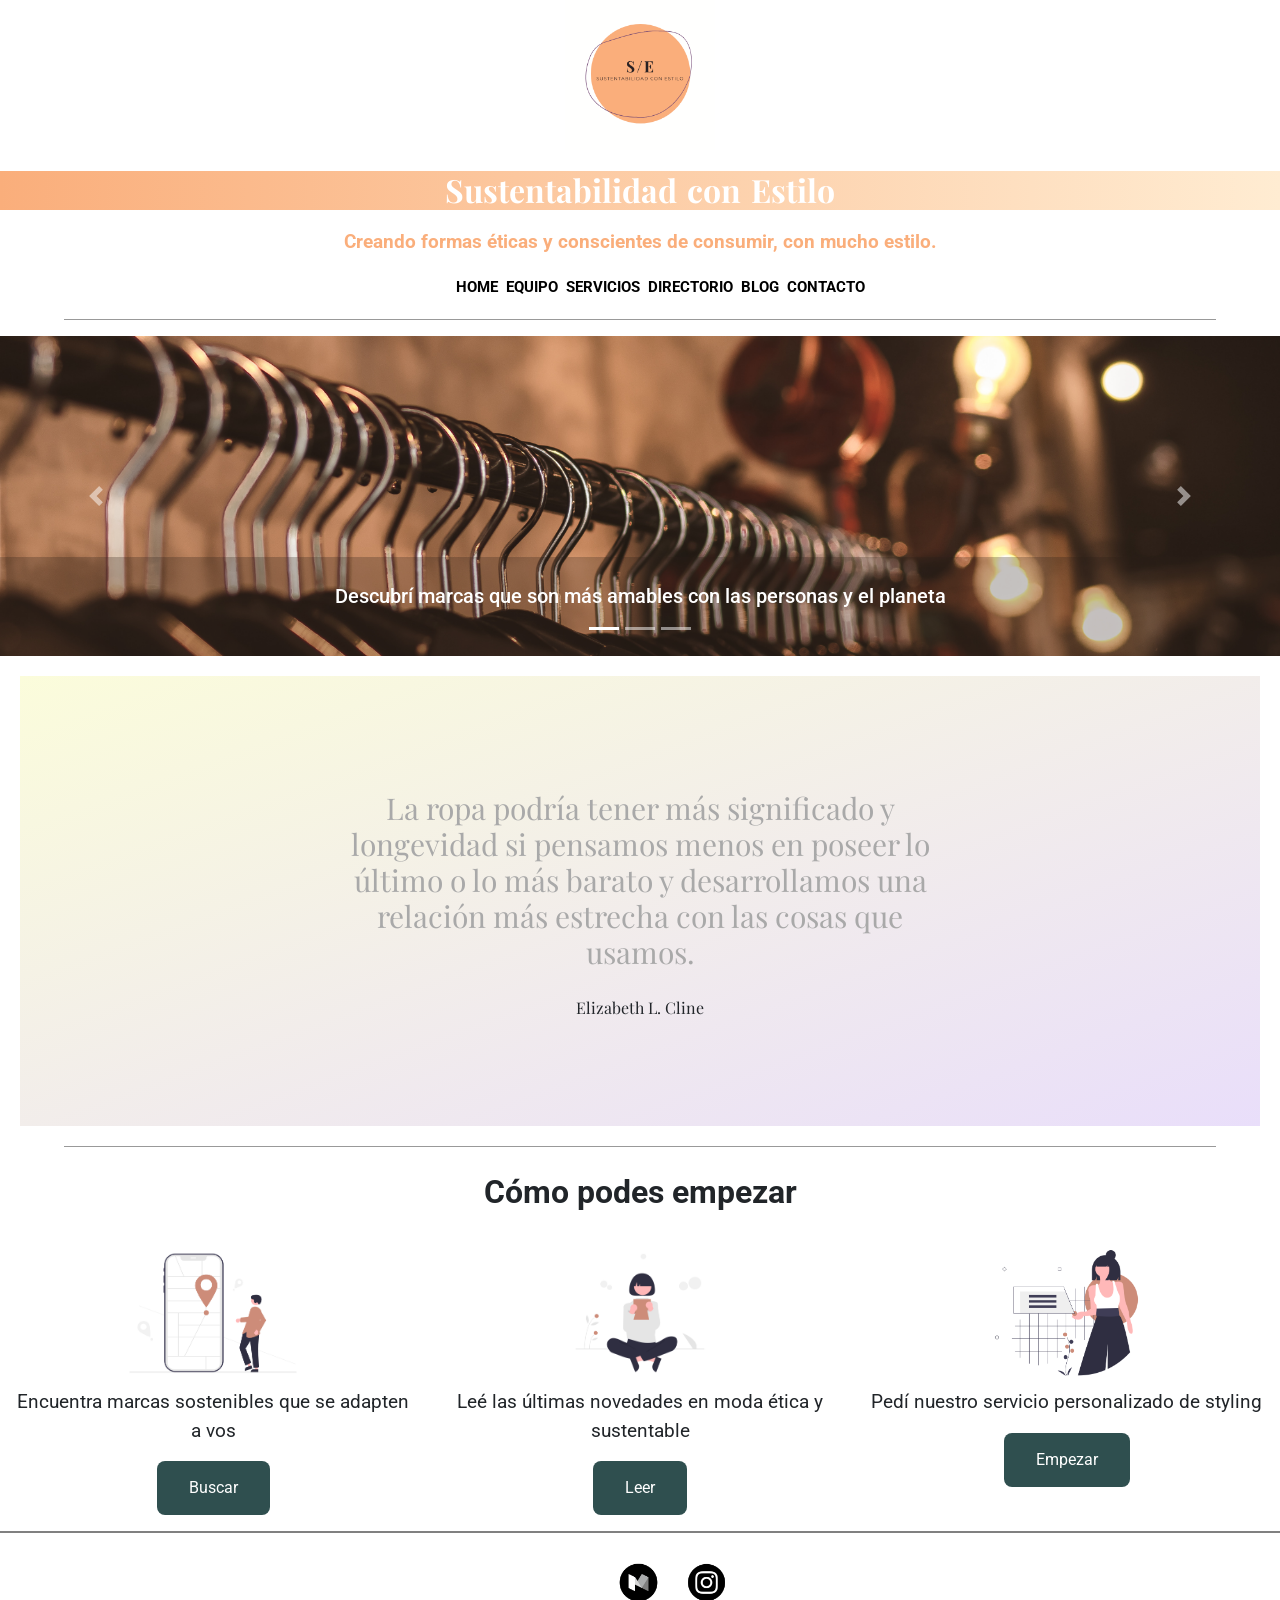
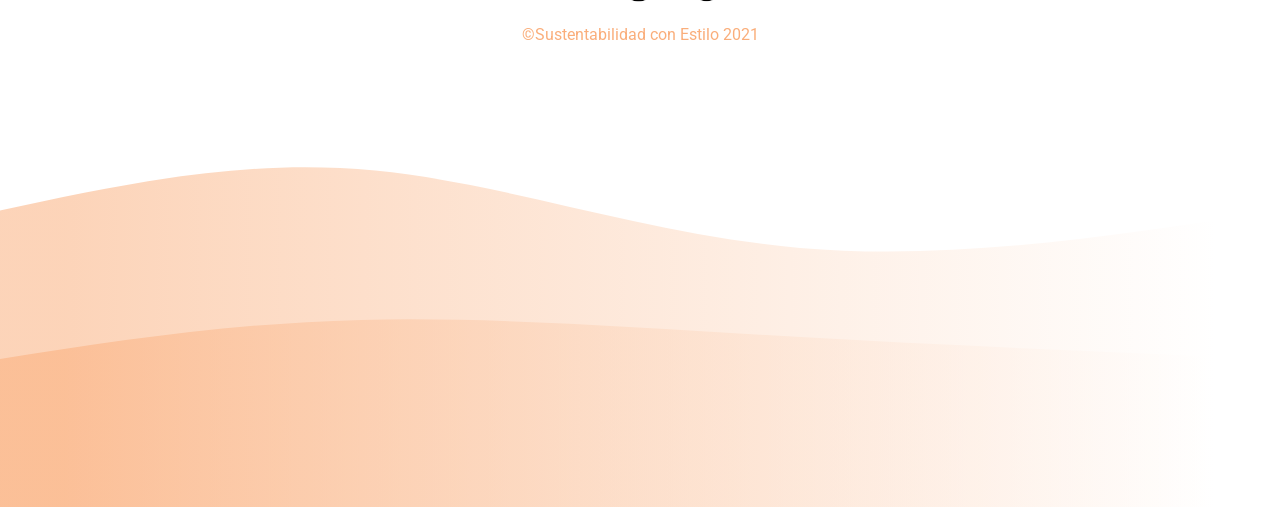
==== index.html @ 628e284a "texto carousel responsive e iconos responsive en directorio" ====
<!DOCTYPE html>
<html lang="en">
<head>
    <meta charset="UTF-8">
    <meta http-equiv="X-UA-Compatible" content="IE=edge">
    <meta name="viewport" content="width=device-width, initial-scale=1.0">
    <title>Sustentabilidad con Estilo</title>

    <meta name="description" content="Creando formas éticas y conscientes de consumir en Córdoba, con mucho estilo. Buscá marcas éticas, conocé las novedades de moda sostenible.">

   <meta name="keywords" content="córdoba, argentina, moda sostenible, moda ética, sustainable fashion, ethical fashion, moda circular, circular fashion">

    <!--Start Bootstrap-->
    <link rel="stylesheet" href="https://stackpath.bootstrapcdn.com/bootstrap/4.5.2/css/bootstrap.min.css" integrity="sha384-JcKb8q3iqJ61gNV9KGb8thSsNjpSL0n8PARn9HuZOnIxN0hoP+VmmDGMN5t9UJ0Z" crossorigin="anonymous">

    <!--End Bootstrap-->

    <link rel="preconnect" href="https://fonts.gstatic.com">
    <link href="https://fonts.googleapis.com/css2?family=Playfair+Display:wght@400;600&family=Roboto&display=swap" rel="stylesheet">
    <link rel="stylesheet" href="css/style.css">
</head>

<body>

<header>
    <img src="img/Logo Sustentabilidad con Estilo.png" class="center logo" alt="Logo Sustentabilidad con Estilo">
    <h1 class="textoTitulo flex gradientPinkReverse">Sustentabilidad con Estilo</h1>
    <h3 class="textoSubtitulo flex">Creando formas éticas y conscientes de consumir, con mucho estilo.</h3>

    <!--------START MENU-------->
      <nav class="container-fluid">
            <ul class="menu flex">
                <li><a href="index.html">HOME</a></li>
                <li><a href="equipo.html">EQUIPO</a></li>
                <li><a href="servicios.html">SERVICIOS</a></li>
                <li><a href="directorio.html">DIRECTORIO</a></li>
                <li><a href="https://medium.com/@sustentabilidadconestilo" target="blank">BLOG</a></li>  
                <li><a href="contacto.html">CONTACTO</a></li>
            </ul>
         
      </nav>

  <!--------END MENU-------->
</header>

<main>

  <hr class="beautiful-line">

  
<!-- CAROUSEL START-->
<div>
  <div id="carouselExampleIndicators" class="carousel slide" data-ride="carousel">
    <ol class="carousel-indicators">
      <li data-target="#carouselExampleIndicators" data-slide-to="0" class="active"></li>
      <li data-target="#carouselExampleIndicators" data-slide-to="1"></li>
      <li data-target="#carouselExampleIndicators" data-slide-to="2"></li>
    </ol>
    <div class="carousel-inner">
      <div class="carousel-item active">
        <img class="d-block w-100" src="img/imagen-header-4.png" alt="Sustainable Fashion">
        <div class="carousel-caption d-md-block">
            <h5><a href="directorio.html" class="cover-text">Descubrí marcas que son más amables con las personas y el planeta</a></h5>
          </div>
      </div>
      <div class="carousel-item">
        <img class="d-block w-100" src="img/imagen-header-6.png" alt="Tela organica">
        <div class="carousel-caption d-md-block">
        <h5><a href="https://medium.com/@sustentabilidadconestilo" target="blank" class="cover-text">Explora tips para crear un estilo sustentable</a></h5>
        </div>
      </div>
      <div class="carousel-item">
        <img class="d-block w-100" src="img/imagen-header-5.png" alt="Fashion Revolution">
        <div class="carousel-caption d-md-block">
          <h5><a href="https://www.fashionrevolution.org/south-america/argentina/" target="blank" class="cover-text">Firma el Manifiesto de Fashion Revolution</a></h5>
          </div>
      </div>
    </div>
    <a class="carousel-control-prev" href="#carouselExampleIndicators" role="button" data-slide="prev">
      <span class="carousel-control-prev-icon" aria-hidden="true"></span>
      <span class="sr-only">Previous</span>
    </a>
    <a class="carousel-control-next" href="#carouselExampleIndicators" role="button" data-slide="next">
      <span class="carousel-control-next-icon" aria-hidden="true"></span>
      <span class="sr-only">Next</span>
    </a>
  </div>
</div>
<!--CAROUSEL END-->

  <div class="quoteBox">
    <div class="quote-center" >
       <h2 class="quote-text" >La ropa podría tener más significado y longevidad si pensamos menos en poseer lo último o lo más barato y desarrollamos una relación más estrecha con las cosas que usamos.</h2>
       <p class="cabeceras">Elizabeth L. Cline</p>
      </div>
  </div>

<hr class="beautiful-line"> 

  <div>
      <h2 class="flex">Cómo podes empezar</h2>
  </div>

    <div class="container-fluid">
          <div class="row">
                <div class="col-sm">
                    <img class="iconosIndex center" src="img/map.png" alt="map icon">
                    <p class="blockIndexText">Encuentra marcas sostenibles que se adapten a vos</p>
                    <form action="directorio.html" class="flex">
                      <input type="submit" value="Buscar" class="boton"/>
                    </form>
                </div>
                <div class="col-sm">
                    <img class="iconosIndex center" src="img/read.png" alt="leer icon">
                    <p class="blockIndexText">Leé las últimas novedades en moda ética y sustentable</p>
                    <form action="https://medium.com/@sustentabilidadconestilo" class="flex" target="blank">
                      <input type="submit" value="Leer" class="boton"/>
                    </form>
                </div>
                <div class="col-sm">
                    <img class="iconosIndex center" src="img/service.png" alt="service icon">
                    <p class="blockIndexText">Pedí nuestro servicio personalizado de styling</p>
                    <form action="servicios.html" class="flex">
                      <input type="submit" value="Empezar" class="boton"/>
                    </form>
                </div>
          </div>
    </div>

  </div>
<span>


</span>

<hr class="hrTop">

</main>
<!------START FOOTER---------->
<div class="container-fluid">
  <ul class="footer flex">
    <li> <a href="https://medium.com/@sustentabilidadconestilo" target="blank"><img class="logoFooter" src="img/medium logo.png" alt="Medium Logo"></a></li>   
    <li> <a href="https://www.instagram.com/sustentabilidadconestilo/" target="blank"><img class="logoFooter" src="img/instagram logo.png" alt="Instagram Logo"></a></li>
</ul>
<p class="textoSubtitulo">&copy;Sustentabilidad con Estilo 2021</p>
</footer>
</div>

<!------END FOOTER---------->

<svg height="70%" width="100%" id="svg" viewBox="0 0 1440 500" xmlns="http://www.w3.org/2000/svg" class="transition duration-300 ease-in-out delay-150"><defs><linearGradient id="gradient"><stop offset="5%" stop-color="#faae7b88"></stop><stop offset="95%" stop-color="#ffffff88"></stop></linearGradient></defs><path d="M 0,500 C 0,500 0,166 0,166 C 137.06666666666666,136.39999999999998 274.1333333333333,106.79999999999998 422,121 C 569.8666666666667,135.20000000000002 728.5333333333333,193.20000000000002 900,208 C 1071.4666666666667,222.79999999999998 1255.7333333333333,194.39999999999998 1440,166 C 1440,166 1440,500 1440,500 Z" stroke="none" stroke-width="0" fill="url(#gradient)" class="transition-all duration-300 ease-in-out delay-150"></path><defs><linearGradient id="gradient"><stop offset="5%" stop-color="#faae7bff"></stop><stop offset="95%" stop-color="#ffffffff"></stop></linearGradient></defs><path d="M 0,500 C 0,500 0,333 0,333 C 129.06666666666666,312.8666666666667 258.1333333333333,292.7333333333333 406,289 C 553.8666666666667,285.2666666666667 720.5333333333333,297.93333333333334 896,308 C 1071.4666666666667,318.06666666666666 1255.7333333333333,325.5333333333333 1440,333 C 1440,333 1440,500 1440,500 Z" stroke="none" stroke-width="0" fill="url(#gradient)" class="transition-all duration-300 ease-in-out delay-150"></path></svg>

<script src="https://code.jquery.com/jquery-3.5.1.slim.min.js" integrity="sha384-DfXdz2htPH0lsSSs5nCTpuj/zy4C+OGpamoFVy38MVBnE+IbbVYUew+OrCXaRkfj" crossorigin="anonymous"></script>
<script src="https://cdn.jsdelivr.net/npm/popper.js@1.16.1/dist/umd/popper.min.js" integrity="sha384-9/reFTGAW83EW2RDu2S0VKaIzap3H66lZH81PoYlFhbGU+6BZp6G7niu735Sk7lN" crossorigin="anonymous"></script>
<script src="https://stackpath.bootstrapcdn.com/bootstrap/4.5.2/js/bootstrap.min.js" integrity="sha384-B4gt1jrGC7Jh4AgTPSdUtOBvfO8shuf57BaghqFfPlYxofvL8/KUEfYiJOMMV+rV" crossorigin="anonymous"></script>


</body>
</html>
---- css/style.css ----
/* Estilos NavBar */
.menu {
  font-size: 1em;
  word-spacing: 50%;
  font-weight: bold;
  text-align: center;
  justify-content: space-evenly; }

ul {
  list-style-type: none;
  display: flex;
  flex-wrap: wrap; }
  ul li {
    display: flex;
    padding: left;
    font-size: 15px;
    position: relative; }
    ul li:hover {
      display: block;
      background-color: #FAAE7B;
      color: white;
      padding: 2px;
      transform: scale(1, 1); }

a {
  text-decoration: none;
  padding: 4px;
  color: black; }
  a:hover, a:active, a:focus {
    text-decoration: none;
    color: black; }

@media all and (max-width: 600px) {
  .menu > li {
    flex-basis: 50%; } }

@media all and (max-width: 400px) {
  .menu > li {
    flex-basis: 100%; }
  .search {
    order: 1; } }

.center {
  display: block;
  margin-left: auto;
  margin-right: auto; }

.iconosIndex {
  height: 150px; }

.logo {
  width: 150px; }

.perfil {
  border-radius: 50%;
  width: 200px; }

.logoFooter {
  width: 50px;
  justify-content: center;
  align-content: center; }

.iconos-directorio {
  width: 3vw; }

.iconosDirectorioCard {
  width: 30px; }

@media screen and (max-width: 320px) {
  .iconos-directorio {
    width: 10vw; } }

@media screen and (max-width: 600px) {
  .iconos-directorio {
    width: 10vw; } }

.logosDirectorioCard {
  width: 200px;
  margin-bottom: 10px; }

.styleThumbs {
  width: 150px;
  border-radius: 4px;
  padding: 5px; }

.gallery-height {
  height: 80vh; }

body {
  font-family: 'Roboto', Helvetica, sans-serif; }

.textoTitulo {
  font-family: 'Playfair Display', serif;
  word-spacing: 3px;
  color: white;
  text-align: center; }

.textoSubtitulo {
  color: #FAAE7B;
  text-align: center; }

.textoGris {
  color: darkslategray;
  text-align: center; }

.cabeceras {
  font-family: 'Playfair Display', serif;
  text-align: center; }

.flex {
  display: flex;
  flex-direction: row;
  justify-content: center;
  align-content: space-evenly;
  align-items: center; }

h1 {
  font-size: 2em;
  margin-block-start: 0.67em;
  margin-block-end: 0.67em;
  margin-inline-start: 0px;
  margin-inline-end: 0px;
  font-weight: bold; }

h2 {
  font-size: 2em;
  margin-block-start: 0.83em;
  margin-block-end: 0.83em;
  margin-inline-start: 0px;
  margin-inline-end: 0px;
  font-weight: bold;
  text-align: center; }

h3 {
  font-weight: bold;
  font-size: 1.17em;
  margin-block-start: 1em;
  margin-block-end: 1em;
  margin-inline-start: 0px;
  margin-inline-end: 0px; }

.blockIndexText {
  font-size: 1.17em;
  text-align: center;
  justify-content: center;
  padding: 0%; }

.parrafoDirectorio {
  text-align: center; }

.cover-text {
  color: white;
  font-size: 20px; }

.quote-text {
  color: darkgray;
  font-family: 'Playfair Display', serif;
  font-weight: 300;
  text-align: center;
  font-size: 1.87em; }

@media screen and (max-width: 600px) {
  .quote-text {
    font-size: 0.8em; }
  .cover-text {
    font-size: 0.7em;
    padding-top: 30px;
    line-height: 0.5px; } }

@media screen and (max-width: 320px) {
  .quote-text {
    font-size: 0.8em; }
  .cover-text {
    font-size: 0.7em;
    padding-top: 30px;
    line-height: 0.5px; } }

form {
  font-size: 12px; }

.boton {
  background-color: darkslategray;
  border: none;
  color: white;
  padding: 15px 32px;
  text-align: center;
  text-decoration: none;
  display: inline-block;
  font-size: 16px;
  border-radius: 8px; }
  .boton:hover {
    background-color: #FAAE7B;
    color: white;
    border-radius: 8px; }

.footer {
  display: flex;
  justify-content: center;
  width: 100vw;
  color: black;
  margin-top: 25px; }

/*#footer-contenedor-1 {
    display: flex;
    flex-direction: column;
    width: 30%;
    height: 200px;
    text-align: left;
    padding: 10px;
    justify-content:left;
}

#footer-contenedor-2 {
    width: 30%;
    height: 200px;
    text-align: left;
    padding: 10px;

}

#footer-contenedor-3 {
    width: 30%;
    height: 200px;
    text-align: left;
    padding: 10px;

}
*/
/*.footer-list {
    font-family: sans-serif;
	font-size: 1em;
	list-style-type: none;
    text-align: left;
    display: flex;
    flex-direction: column;

}*/
.logoFooter {
  width: 60px;
  justify-content: center;
  align-content: center;
  padding-right: 5px; }

@media only screen and (max-width: 320px) {
  .footer {
    display: flex;
    flex-direction: column; } }

.contenedor {
  height: 100%; }

.divSize {
  display: flex;
  text-align: center;
  justify-content: center;
  justify-items: center;
  align-items: center; }

.imgSize {
  display: flex;
  justify-content: center; }

.texto-equipo {
  padding: 10px;
  overflow: hidden; }

.texto-bio {
  text-align: right; }

/*.grillaPorQue {
    display: grid;
    grid-template-columns: 33vw 33vw 33vw;
    grid-template-rows: repeat (5, 250 px);
    justify-items: center;
    align-items: center; 
    grid-column-gap: 10px;
    grid-template-areas: 
                     "texto1 texto1 img1"
                     "img2 texto2 texto2"
                     "texto3 texto3 img3"
                     "img4 texto4 texto4"
              
}

#texto1 {
    grid-area: texto1;
} 

#img1 {
    grid-area: img1;
} 

#img2 {
    grid-area: img2;
} 

#texto2 {
    grid-area: texto2;
} 

#texto3 {
    grid-area: texto3;
} 

#img3 {
    grid-area: img3;
} 

#img4 {
    grid-area: img4;
} 

#texto4 {
    grid-area: texto4;
} 

#img5 {
    grid-area: img5;
}*/
/* Estilos Index */
.textCenter {
  text-align: center;
  justify-content: center;
  padding: 10px; }

/* Estilos Directorio */
.border {
  border: solid grey 3px;
  margin: 0;
  padding: 10px; }

div.containerHR {
  height: 100px;
  width: 200px;
  margin: 5px auto;
  padding-top: 50px; }

hr.beautiful-line {
  border-top: 1px solid #999;
  width: 90%; }

.hrTop {
  height: 2px;
  border-width: 0;
  color: gray;
  background-color: gray; }

.gradientPink {
  display: flex;
  background-image: linear-gradient(to right, #ffecd2 0%, #FAAE7B 100%); }

.gradientPinkReverse {
  background-image: linear-gradient(to left, #ffecd2 0%, #FAAE7B 100%); }

.boxIndexAcciones {
  height: 100px;
  align-items: center;
  justify-content: center;
  align-content: center;
  align-self: center; }

.categoriasMargin {
  margin: 30px; }

/*.waves {
  background-image: url(/sustentabilidadconestilo/img/waves-svg.png);
  background-size: cover;
  background-size: 100% 100%;
  background-repeat: no-repeat;
}*/
.quoteBox {
  display: flex;
  flex-direction: column;
  flex-wrap: wrap;
  margin: 20px;
  height: 50vh;
  background-image: linear-gradient(-20deg, #e9defa 0%, #fbfcdb 100%);
  padding: 15px;
  align-content: center;
  align-items: center;
  justify-content: center; }

.quote-center {
  width: 50vw; }

.gray-gradient {
  background-image: linear-gradient(-20deg, #e9defa 0%, #fbfcdb 100%); }
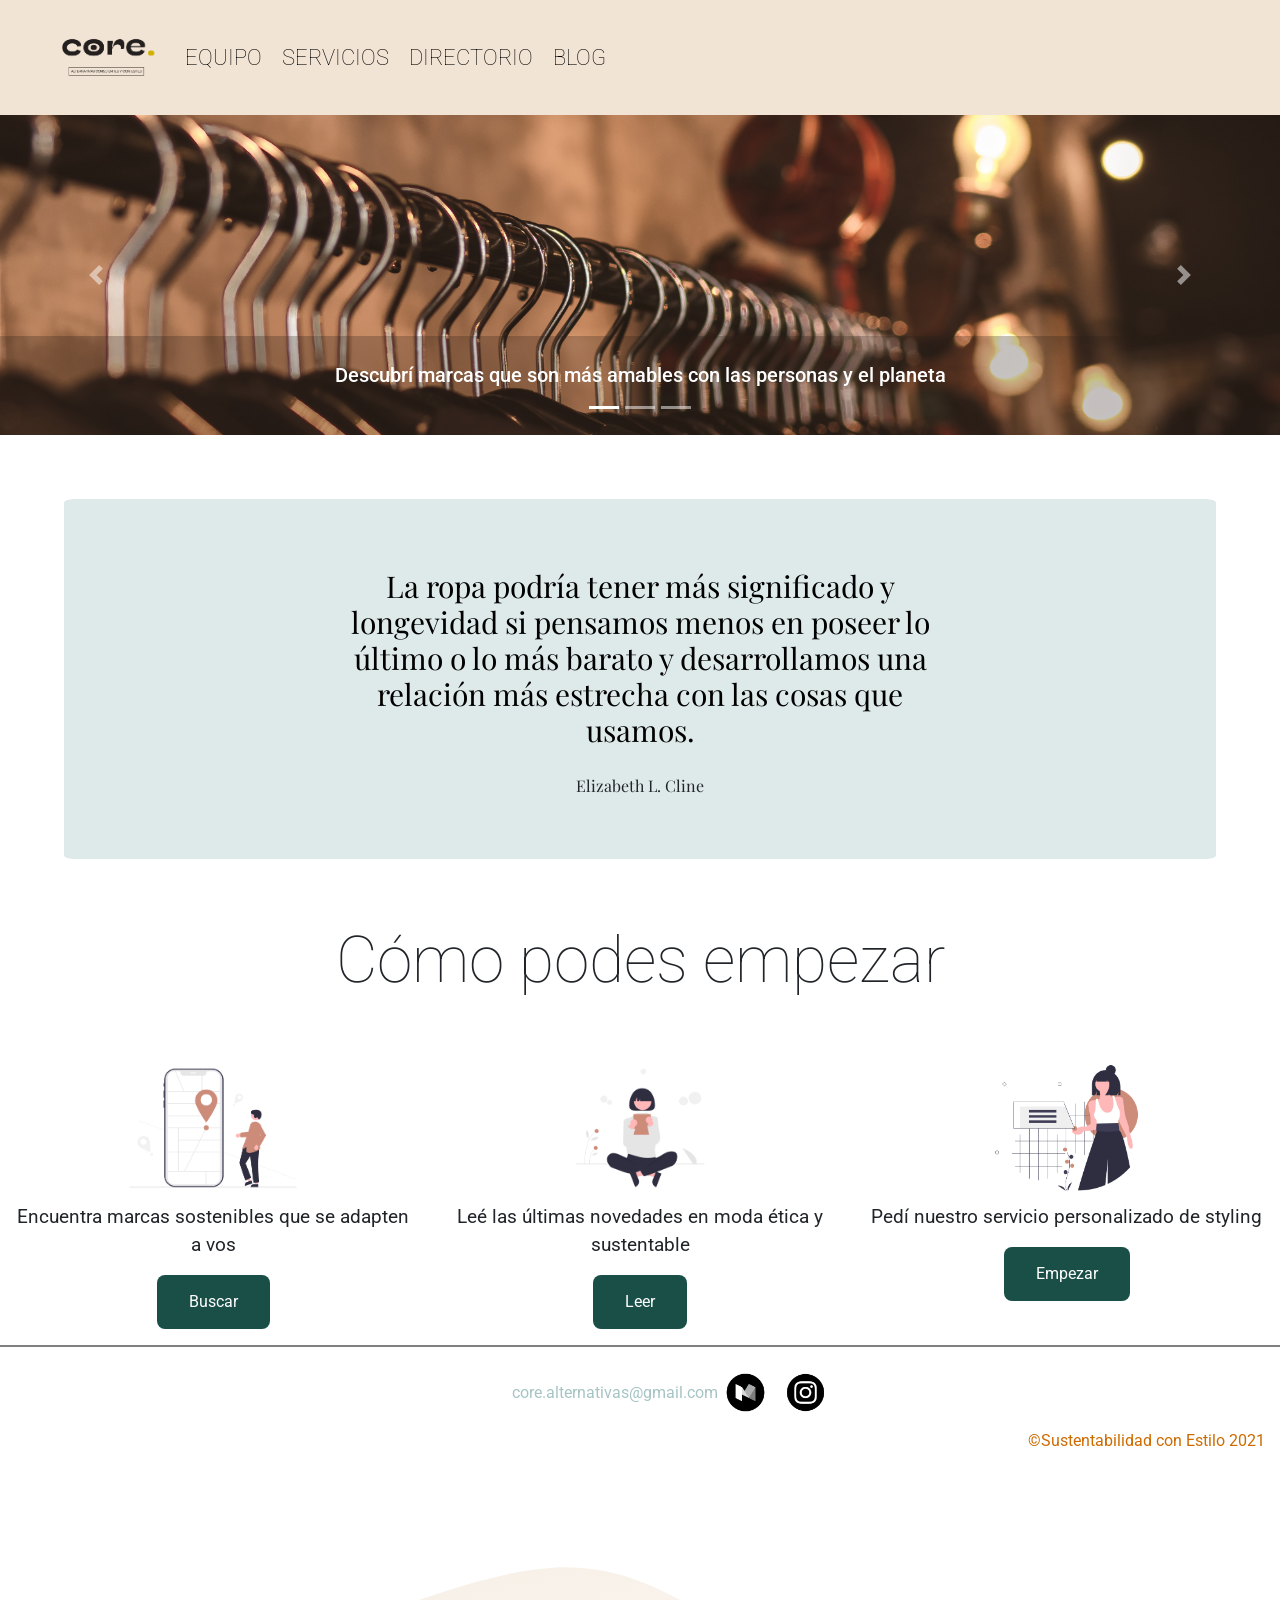
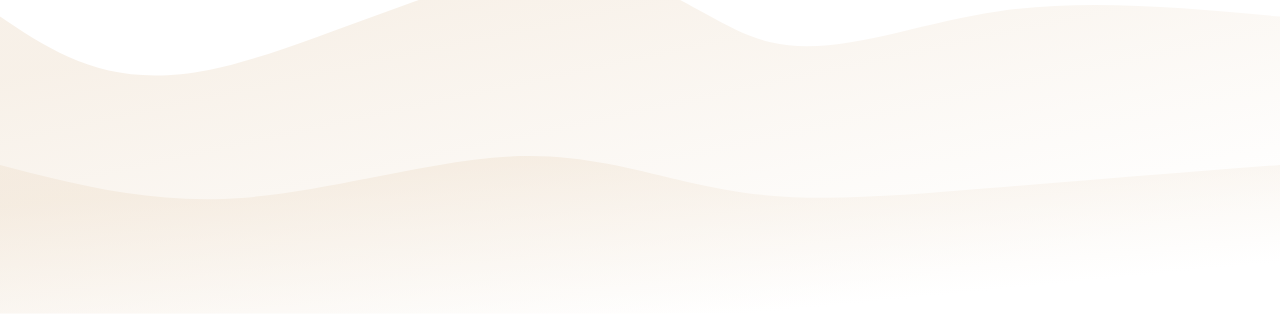
==== commit 0c89af0a: "Website rebrand" ====
--- a/index.html
+++ b/index.html
@@ -5,7 +5,7 @@
     <meta http-equiv="X-UA-Compatible" content="IE=edge">
     <meta name="viewport" content="width=device-width, initial-scale=1.0">
     <title>Sustentabilidad con Estilo</title>
-
+    <link rel="icon" type="image/png" href="img/favicon.png"/>
     <meta name="description" content="Creando formas éticas y conscientes de consumir en Córdoba, con mucho estilo. Buscá marcas éticas, conocé las novedades de moda sostenible.">
 
    <meta name="keywords" content="córdoba, argentina, moda sostenible, moda ética, sustainable fashion, ethical fashion, moda circular, circular fashion">
@@ -16,36 +16,33 @@
     <!--End Bootstrap-->
 
     <link rel="preconnect" href="https://fonts.gstatic.com">
-    <link href="https://fonts.googleapis.com/css2?family=Playfair+Display:wght@400;600&family=Roboto&display=swap" rel="stylesheet">
+    <link href="https://fonts.googleapis.com/css2?family=Playfair+Display:wght@100;300;400;600&family=Roboto:wght@100;300;400;700&display=swap" rel="stylesheet">
+    <link rel="stylesheet" href="https://cdnjs.cloudflare.com/ajax/libs/font-awesome/6.0.0-beta2/css/all.min.css" integrity="sha512-YWzhKL2whUzgiheMoBFwW8CKV4qpHQAEuvilg9FAn5VJUDwKZZxkJNuGM4XkWuk94WCrrwslk8yWNGmY1EduTA==" crossorigin="anonymous" referrerpolicy="no-referrer" />
     <link rel="stylesheet" href="css/style.css">
 </head>
 
 <body>
 
 <header>
-    <img src="img/Logo Sustentabilidad con Estilo.png" class="center logo" alt="Logo Sustentabilidad con Estilo">
-    <h1 class="textoTitulo flex gradientPinkReverse">Sustentabilidad con Estilo</h1>
-    <h3 class="textoSubtitulo flex">Creando formas éticas y conscientes de consumir, con mucho estilo.</h3>
-
-    <!--------START MENU-------->
-      <nav class="container-fluid">
-            <ul class="menu flex">
-                <li><a href="index.html">HOME</a></li>
-                <li><a href="equipo.html">EQUIPO</a></li>
-                <li><a href="servicios.html">SERVICIOS</a></li>
-                <li><a href="directorio.html">DIRECTORIO</a></li>
-                <li><a href="https://medium.com/@sustentabilidadconestilo" target="blank">BLOG</a></li>  
-                <li><a href="contacto.html">CONTACTO</a></li>
-            </ul>
-         
+        <!--------START MENU-------->
+        <nav class="navBar">
+            <div class="menu">
+                <a href="index.html"><img src="img/logo.png" class="logo" alt="Logo Sustentabilidad con Estilo">
+                    <a href="javascript:void(0);" class="icon" onclick="myFunction()">
+                        <i class="fa fa-bars fa-2x"></i>
+                    </a>
+                <div id="myLinks">
+                    <a href="equipo.html">EQUIPO</a>
+                    <a href="servicios.html">SERVICIOS</a>
+                    <a href="directorio.html">DIRECTORIO</a>
+                    <a href="https://medium.com/@sustentabilidadconestilo" target="blank">BLOG</a>  
+                    <!-- <a href="contacto.html">CONTACTO</a> -->
+                </div>
+            </div>
       </nav>
 
   <!--------END MENU-------->
 </header>
-
-<main>
-
-  <hr class="beautiful-line">
 
   
 <!-- CAROUSEL START-->
@@ -87,16 +84,15 @@
   </div>
 </div>
 <!--CAROUSEL END-->
-
-  <div class="quoteBox">
+<main>
+  <section class="quoteBox">
     <div class="quote-center" >
        <h2 class="quote-text" >La ropa podría tener más significado y longevidad si pensamos menos en poseer lo último o lo más barato y desarrollamos una relación más estrecha con las cosas que usamos.</h2>
        <p class="cabeceras">Elizabeth L. Cline</p>
       </div>
-  </div>
+    </section>
 
-<hr class="beautiful-line"> 
-
+<section>
   <div>
       <h2 class="flex">Cómo podes empezar</h2>
   </div>
@@ -128,6 +124,7 @@
     </div>
 
   </div>
+</section>
 <span>
 
 
@@ -137,23 +134,23 @@
 
 </main>
 <!------START FOOTER---------->
-<div class="container-fluid">
-  <ul class="footer flex">
-    <li> <a href="https://medium.com/@sustentabilidadconestilo" target="blank"><img class="logoFooter" src="img/medium logo.png" alt="Medium Logo"></a></li>   
-    <li> <a href="https://www.instagram.com/sustentabilidadconestilo/" target="blank"><img class="logoFooter" src="img/instagram logo.png" alt="Instagram Logo"></a></li>
-</ul>
-<p class="textoSubtitulo">&copy;Sustentabilidad con Estilo 2021</p>
-</footer>
-</div>
+<footer class="container-fluid">
+    <ul class="footer flex">
+      <li><a href="mailto:core.alternativas@gmail.com" style="color:#A6C4C4">core.alternativas@gmail.com</a></li>
+      <li> <a href="https://medium.com/@sustentabilidadconestilo" target="blank"><img class="logoFooter" src="img/medium logo.png" alt="Medium Logo"></a></li>   
+      <li> <a href="https://www.instagram.com/sustentabilidadconestilo/" target="blank"><img class="logoFooter" src="img/instagram logo.png" alt="Instagram Logo"> </a></li>
+  </ul>
+  <p class="textoSubtitulo" style="text-align: end;">&copy;Sustentabilidad con Estilo 2021</p>
+  </footer>
 
 <!------END FOOTER---------->
 
-<svg height="70%" width="100%" id="svg" viewBox="0 0 1440 500" xmlns="http://www.w3.org/2000/svg" class="transition duration-300 ease-in-out delay-150"><defs><linearGradient id="gradient"><stop offset="5%" stop-color="#faae7b88"></stop><stop offset="95%" stop-color="#ffffff88"></stop></linearGradient></defs><path d="M 0,500 C 0,500 0,166 0,166 C 137.06666666666666,136.39999999999998 274.1333333333333,106.79999999999998 422,121 C 569.8666666666667,135.20000000000002 728.5333333333333,193.20000000000002 900,208 C 1071.4666666666667,222.79999999999998 1255.7333333333333,194.39999999999998 1440,166 C 1440,166 1440,500 1440,500 Z" stroke="none" stroke-width="0" fill="url(#gradient)" class="transition-all duration-300 ease-in-out delay-150"></path><defs><linearGradient id="gradient"><stop offset="5%" stop-color="#faae7bff"></stop><stop offset="95%" stop-color="#ffffffff"></stop></linearGradient></defs><path d="M 0,500 C 0,500 0,333 0,333 C 129.06666666666666,312.8666666666667 258.1333333333333,292.7333333333333 406,289 C 553.8666666666667,285.2666666666667 720.5333333333333,297.93333333333334 896,308 C 1071.4666666666667,318.06666666666666 1255.7333333333333,325.5333333333333 1440,333 C 1440,333 1440,500 1440,500 Z" stroke="none" stroke-width="0" fill="url(#gradient)" class="transition-all duration-300 ease-in-out delay-150"></path></svg>
-
+<svg width="100%" height="100%" id="svg" viewBox="0 0 1440 500" xmlns="http://www.w3.org/2000/svg" class="transition duration-300 ease-in-out delay-150"><defs><linearGradient id="gradient" x1="19%" y1="11%" x2="81%" y2="89%"><stop offset="5%" stop-color="#f1e4d488"></stop><stop offset="95%" stop-color="#ffffff88"></stop></linearGradient></defs><path d="M 0,500 C 0,500 0,166 0,166 C 61.37799043062202,207.21531100478467 122.75598086124404,248.43062200956936 235,226 C 347.24401913875596,203.56937799043064 510.3540669856459,117.49282296650719 622,111 C 733.6459330143541,104.50717703349281 793.8277511961722,177.5980861244019 867,195 C 940.1722488038278,212.4019138755981 1026.3349282296651,174.11483253588517 1124,160 C 1221.6650717703349,145.88516746411483 1330.8325358851675,155.94258373205741 1440,166 C 1440,166 1440,500 1440,500 Z" stroke="none" stroke-width="0" fill="url(#gradient)" class="transition-all duration-300 ease-in-out delay-150 path-0"></path><defs><linearGradient id="gradient" x1="19%" y1="11%" x2="81%" y2="89%"><stop offset="5%" stop-color="#f1e4d4ff"></stop><stop offset="95%" stop-color="#ffffffff"></stop></linearGradient></defs><path d="M 0,500 C 0,500 0,333 0,333 C 85.38755980861242,355.200956937799 170.77511961722485,377.40191387559804 272,370 C 373.22488038277515,362.59808612440196 490.2870813397129,325.5933014354067 585,323 C 679.7129186602871,320.4066985645933 752.0765550239236,352.22488038277515 835,364 C 917.9234449760764,375.77511961722485 1011.4066985645932,367.50717703349284 1114,359 C 1216.5933014354068,350.49282296650716 1328.2966507177034,341.7464114832536 1440,333 C 1440,333 1440,500 1440,500 Z" stroke="none" stroke-width="0" fill="url(#gradient)" class="transition-all duration-300 ease-in-out delay-150 path-1"></path></svg>
 <script src="https://code.jquery.com/jquery-3.5.1.slim.min.js" integrity="sha384-DfXdz2htPH0lsSSs5nCTpuj/zy4C+OGpamoFVy38MVBnE+IbbVYUew+OrCXaRkfj" crossorigin="anonymous"></script>
 <script src="https://cdn.jsdelivr.net/npm/popper.js@1.16.1/dist/umd/popper.min.js" integrity="sha384-9/reFTGAW83EW2RDu2S0VKaIzap3H66lZH81PoYlFhbGU+6BZp6G7niu735Sk7lN" crossorigin="anonymous"></script>
 <script src="https://stackpath.bootstrapcdn.com/bootstrap/4.5.2/js/bootstrap.min.js" integrity="sha384-B4gt1jrGC7Jh4AgTPSdUtOBvfO8shuf57BaghqFfPlYxofvL8/KUEfYiJOMMV+rV" crossorigin="anonymous"></script>
 
-
+<script src="index.js">
+</script>
 </body>
 </html>
--- a/css/style.css
+++ b/css/style.css
@@ -1,44 +1,82 @@
 /* Estilos NavBar */
-.menu {
-  font-size: 1em;
-  word-spacing: 50%;
-  font-weight: bold;
-  text-align: center;
-  justify-content: space-evenly; }
-
-ul {
-  list-style-type: none;
-  display: flex;
-  flex-wrap: wrap; }
-  ul li {
-    display: flex;
-    padding: left;
-    font-size: 15px;
-    position: relative; }
-    ul li:hover {
-      display: block;
-      background-color: #FAAE7B;
-      color: white;
-      padding: 2px;
-      transform: scale(1, 1); }
-
-a {
-  text-decoration: none;
-  padding: 4px;
-  color: black; }
-  a:hover, a:active, a:focus {
+.navBar{
+    background-color:#F1E4D4;
+}
+
+.menu{
+    display:flex;
+}
+
+.menu a {
+    position: relative; 
     text-decoration: none;
-    color: black; }
-
-@media all and (max-width: 600px) {
-  .menu > li {
-    flex-basis: 50%; } }
-
-@media all and (max-width: 400px) {
-  .menu > li {
-    flex-basis: 100%; }
-  .search {
-    order: 1; } }
+    padding: 4px;
+    color: black;
+    padding: 0px 10px;
+    font-size: 22px;
+    font-weight: 100;
+}
+
+a:hover, a:active, a:focus, a.active{
+    text-decoration: none;
+    color: #dbb990; 
+}
+  
+.menu a.icon {
+    display: none;
+}
+
+.logo {
+    width: 115px;
+    margin-left: 40px;
+}
+.menu #myLinks {
+    word-spacing: 50%;
+    font-weight: 100;
+    text-align: center;
+    display: flex;
+    align-items: center; 
+}
+
+  /*On mobile */
+  @media only screen and (max-width: 768px) {
+    .logo{
+        width: 90px;
+        margin-left: 2%;
+    }
+    .menu #myLinks {
+        display: none;
+        text-align:left;
+        height: 100vh;
+      }
+      .menu a {
+        padding: 14px 16px;
+        text-decoration: none;
+        font-size: 17px;
+        display: block;
+      }
+      .menu a.icon {
+        color: black;
+        display: block;
+        position: absolute;
+        right: 10px;
+        top: 10px;
+      }
+      .menu {
+        overflow: hidden;
+        position: relative;
+        display: block;
+        text-align: left
+      }
+      .servicio-block{
+        width: 100% !important;
+      }
+  }
+
+main{
+    max-width: 1400px;
+    margin: auto;
+}
 
 .center {
   display: block;
@@ -48,9 +86,6 @@
 .iconosIndex {
   height: 150px; }
 
-.logo {
-  width: 150px; }
-
 .perfil {
   border-radius: 50%;
   width: 200px; }
@@ -58,7 +93,22 @@
 .logoFooter {
   width: 50px;
   justify-content: center;
-  align-content: center; }
+  align-content: center; 
+}
+.card{
+    border-radius: 10%;
+    border: none;
+}
+.card-body{
+    height: 100%;
+    border-radius: 10%;
+    display: flex;
+    flex-direction: column;
+}
+.categoryLogos{
+    margin-top: auto;
+    align-self: end; 
+}
 
 .iconos-directorio {
   width: 3vw; }
@@ -76,15 +126,30 @@
 
 .logosDirectorioCard {
   width: 200px;
-  margin-bottom: 10px; }
+  height:170px;
+  background-repeat: no-repeat;
+  background-position: center;
+  background-color: white;
+  margin-bottom: 10px; 
+  border-radius: 25%;
+}
+
+.filterDiv{
+    display: none;
+}
+.show{
+    display: block;
+}
 
 .styleThumbs {
   width: 150px;
   border-radius: 4px;
-  padding: 5px; }
+  padding: 5px; 
+}
 
 .gallery-height {
-  height: 80vh; }
+  height: 80vh; 
+}
 
 body {
   font-family: 'Roboto', Helvetica, sans-serif; }
@@ -96,12 +161,23 @@
   text-align: center; }
 
 .textoSubtitulo {
-  color: #FAAE7B;
+  color: #CE6B00;
   text-align: center; }
 
 .textoGris {
-  color: darkslategray;
+  color: #1A4F47;
   text-align: center; }
+
+.trabajos{
+    display: flex;
+    flex-wrap: wrap;
+    justify-content: space-evenly;
+}
+
+.servicio-block{
+    margin: 0 5%;
+    width: 35%;
+}
 
 .cabeceras {
   font-family: 'Playfair Display', serif;
@@ -123,17 +199,17 @@
   font-weight: bold; }
 
 h2 {
-  font-size: 2em;
+  font-size: 4em;
+  font-weight: 100;
   margin-block-start: 0.83em;
   margin-block-end: 0.83em;
   margin-inline-start: 0px;
   margin-inline-end: 0px;
-  font-weight: bold;
   text-align: center; }
 
 h3 {
-  font-weight: bold;
-  font-size: 1.17em;
+  font-weight: 100;
+  font-size: 3em;
   margin-block-start: 1em;
   margin-block-end: 1em;
   margin-inline-start: 0px;
@@ -153,7 +229,7 @@
   font-size: 20px; }
 
 .quote-text {
-  color: darkgray;
+  color: black;
   font-family: 'Playfair Display', serif;
   font-weight: 300;
   text-align: center;
@@ -165,7 +241,9 @@
   .cover-text {
     font-size: 0.7em;
     padding-top: 30px;
-    line-height: 0.5px; } }
+    line-height: 0.5px; }
+  .servicios {
+    text-align: center; } }
 
 @media screen and (max-width: 320px) {
   .quote-text {
@@ -173,13 +251,15 @@
   .cover-text {
     font-size: 0.7em;
     padding-top: 30px;
-    line-height: 0.5px; } }
+    line-height: 0.5px; }
+  .servicios {
+    text-align: center; } }
 
 form {
   font-size: 12px; }
 
 .boton {
-  background-color: darkslategray;
+  background-color: #1A4F47;
   border: none;
   color: white;
   padding: 15px 32px;
@@ -189,7 +269,7 @@
   font-size: 16px;
   border-radius: 8px; }
   .boton:hover {
-    background-color: #FAAE7B;
+    background-color: #CE6B00;
     color: white;
     border-radius: 8px; }
 
@@ -198,7 +278,9 @@
   justify-content: center;
   width: 100vw;
   color: black;
-  margin-top: 25px; }
+  margin-top: 25px;
+  list-style: none;
+}
 
 /*#footer-contenedor-1 {
     display: flex;
@@ -347,10 +429,10 @@
 
 .gradientPink {
   display: flex;
-  background-image: linear-gradient(to right, #ffecd2 0%, #FAAE7B 100%); }
+  background-image: linear-gradient(to right, #ffecd2 0%, #CE6B00 100%); }
 
 .gradientPinkReverse {
-  background-image: linear-gradient(to left, #ffecd2 0%, #FAAE7B 100%); }
+  background-image: linear-gradient(to left, #ffecd2 0%, #CE6B00 100%); }
 
 .boxIndexAcciones {
   height: 100px;
@@ -359,8 +441,46 @@
   align-content: center;
   align-self: center; }
 
+.directorioTitlo{
+    color: #b7482c;
+}
+
+.btn-container{
+    width: 10%;
+    display: flex;
+    justify-content: center;
+}
 .categoriasMargin {
-  margin: 30px; }
+  margin: 30px; 
+}
+.all-categories{
+    display: flex;
+    justify-content: center;
+    margin: auto;
+}
+.category-btn{
+    display: flex;
+    flex-direction: column;
+    align-items: center;
+    height: 160px;
+    width: 90%;
+}
+.btn.category-btn:focus{
+    box-shadow: none;
+}
+.category-btn.active-category, .category-btn.active-category:hover{
+    background-color: rgba(183, 72, 44, 0.5);
+}
+.category-btn:hover{
+    background-color: rgba(183, 72, 44, 0.5);
+}
+#noResults{
+    display:none;
+    width: 100%;
+}
+#noResults.noresults{
+    display:block;
+}
 
 /*.waves {
   background-image: url(/sustentabilidadconestilo/img/waves-svg.png);
@@ -372,10 +492,11 @@
   display: flex;
   flex-direction: column;
   flex-wrap: wrap;
-  margin: 20px;
-  height: 50vh;
-  background-image: linear-gradient(-20deg, #e9defa 0%, #fbfcdb 100%);
-  padding: 15px;
+  margin: 4em;
+  height: 40vh;
+  background-color: #dee9e9;
+  border-radius: 1%;
+  padding: 15px 10%;
   align-content: center;
   align-items: center;
   justify-content: center; }
@@ -384,4 +505,29 @@
   width: 50vw; }
 
 .gray-gradient {
-  background-image: linear-gradient(-20deg, #e9defa 0%, #fbfcdb 100%); }
+  background-color: #f5f5f5;;
+}
+
+@media only screen and (max-width: 768px) {
+  main{
+    max-width: 90%;
+  }
+  h2{
+      font-size: 2em;
+  }
+  .quoteBox{
+    margin: 2em 0;
+  }
+  .btn-container{
+    width: 33%;
+  }
+}
+
+/*If browser window is greater than a mobile*/
+  @media only screen and (min-width: 768px) {
+    .card-deck .card{
+        min-width:30%;
+        max-width: 30%;
+        margin-bottom: 2%;
+    }
+  }
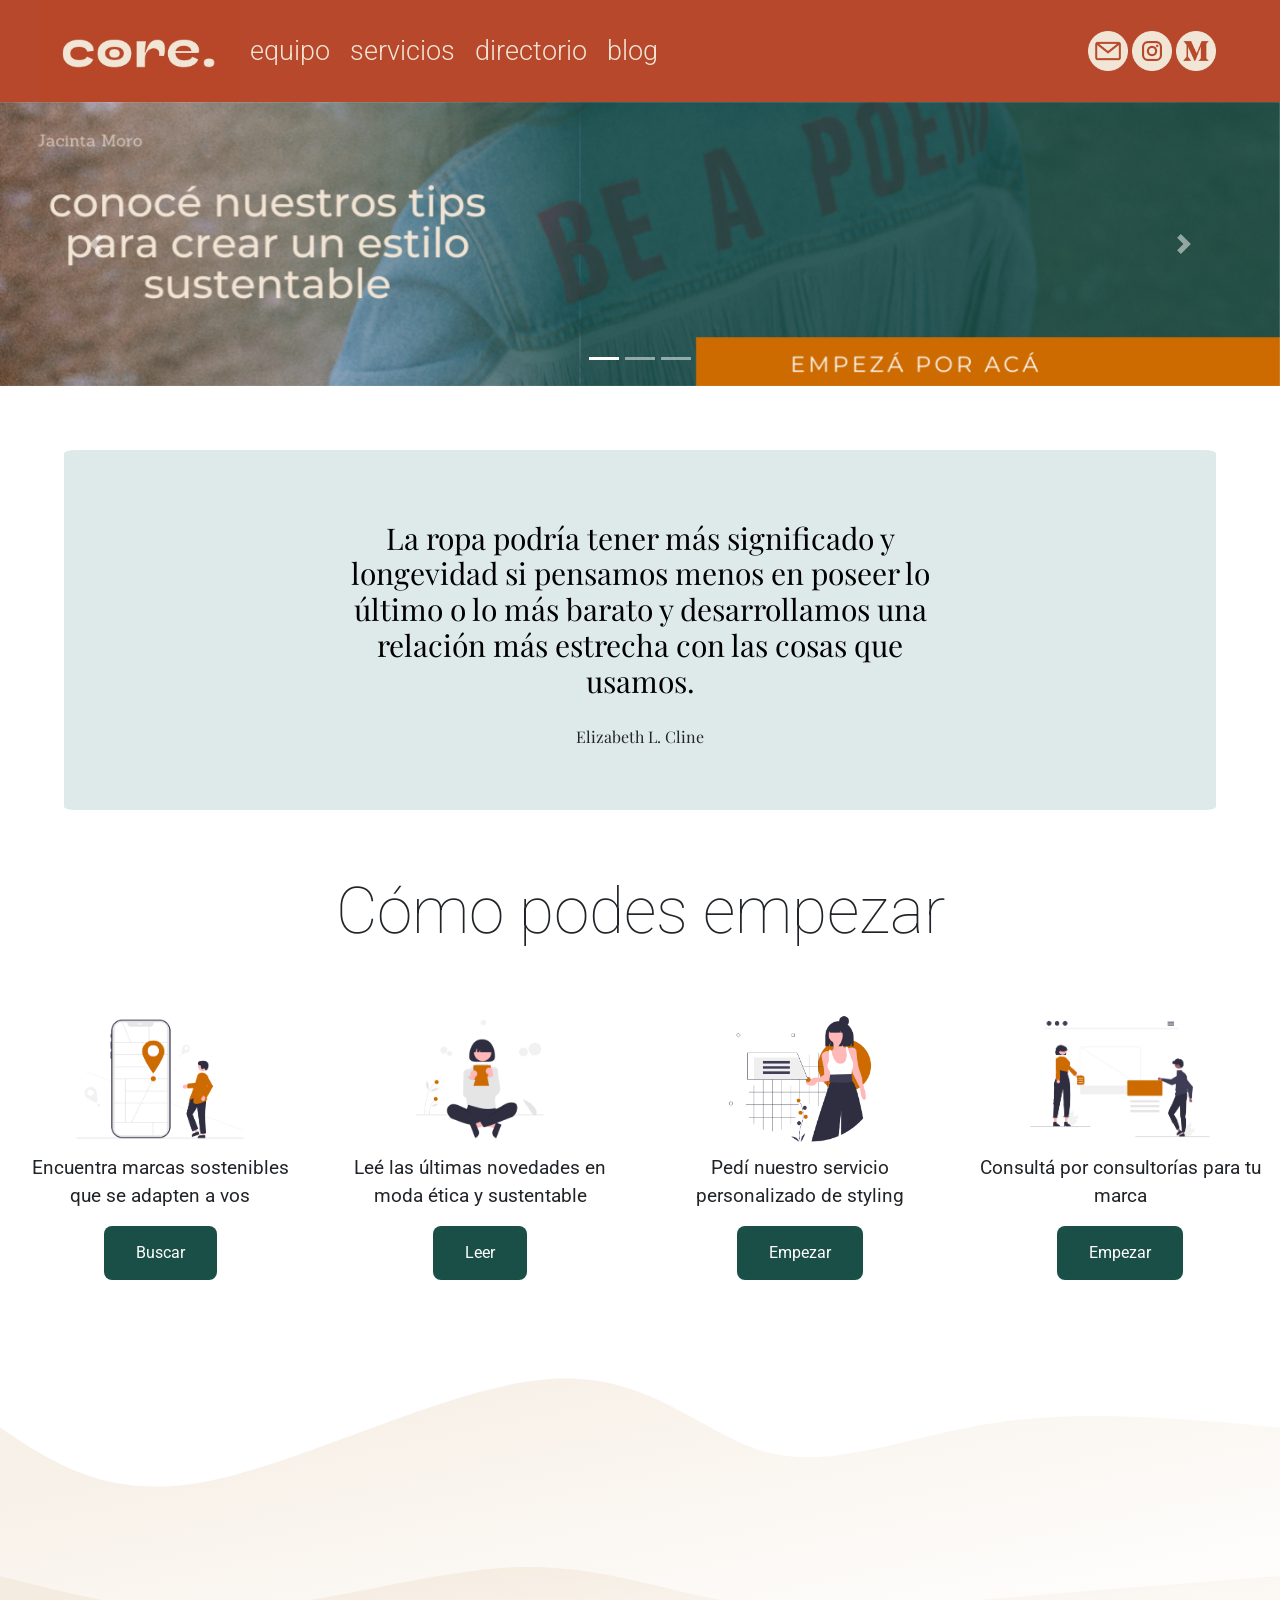
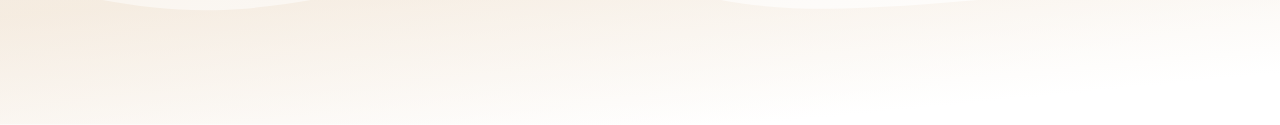
==== commit 1c829823: "Updated header, homepage hero and removed footer" ====
--- a/index.html
+++ b/index.html
@@ -27,16 +27,23 @@
         <!--------START MENU-------->
         <nav class="navBar">
             <div class="menu">
-                <a href="index.html"><img src="img/logo.png" class="logo" alt="Logo Sustentabilidad con Estilo">
-                    <a href="javascript:void(0);" class="icon" onclick="myFunction()">
-                        <i class="fa fa-bars fa-2x"></i>
-                    </a>
-                <div id="myLinks">
-                    <a href="equipo.html">EQUIPO</a>
-                    <a href="servicios.html">SERVICIOS</a>
-                    <a href="directorio.html">DIRECTORIO</a>
-                    <a href="https://medium.com/@sustentabilidadconestilo" target="blank">BLOG</a>  
-                    <!-- <a href="contacto.html">CONTACTO</a> -->
+                <div class="mobileMenu">
+                    <a href="index.html"><img src="img/logo.png" class="logo" alt="Logo Sustentabilidad con Estilo">
+                        <a href="javascript:void(0);" class="icon" onclick="myFunction()">
+                            <i class="fa fa-bars fa-2x"></i>
+                        </a>
+                    <div id="myLinks">
+                        <a href="equipo.html">equipo</a>
+                        <a href="servicios.html">servicios</a>
+                        <a href="directorio.html">directorio</a>
+                        <a href="https://medium.com/@sustentabilidadconestilo" target="blank">blog</a>  
+                        <!-- <a href="contacto.html">CONTACTO</a> -->
+                    </div>
+                </div>
+                <div id="socialLinks">
+                    <a href="mailto:core.alternativas@gmail.com"><img src="img/email.png" alt="email"></a>
+                    <a href="https://www.instagram.com/sustentabilidadconestilo/" target="blank"><img src="img/instagram.png" alt="instagram"></a>
+                    <a href="https://medium.com/@sustentabilidadconestilo" target="blank"><img src="img/medium.png" alt="medium"></a>
                 </div>
             </div>
       </nav>
@@ -55,22 +62,24 @@
     </ol>
     <div class="carousel-inner">
       <div class="carousel-item active">
-        <img class="d-block w-100" src="img/imagen-header-4.png" alt="Sustainable Fashion">
-        <div class="carousel-caption d-md-block">
-            <h5><a href="directorio.html" class="cover-text">Descubrí marcas que son más amables con las personas y el planeta</a></h5>
-          </div>
+        <a href="https://bit.ly/3GhWxoU" target="_blank">
+            <img class="d-block w-100" src="img/carousel1.png" alt="Sustainable Fashion">
+        </a>
       </div>
       <div class="carousel-item">
-        <img class="d-block w-100" src="img/imagen-header-6.png" alt="Tela organica">
-        <div class="carousel-caption d-md-block">
-        <h5><a href="https://medium.com/@sustentabilidadconestilo" target="blank" class="cover-text">Explora tips para crear un estilo sustentable</a></h5>
-        </div>
+        <a href="https://bit.ly/338QMfa" target="_blank">
+            <img class="d-block w-100" src="img/carousel2.png" alt="Sustainable Fashion">
+        </a>
       </div>
       <div class="carousel-item">
-        <img class="d-block w-100" src="img/imagen-header-5.png" alt="Fashion Revolution">
-        <div class="carousel-caption d-md-block">
-          <h5><a href="https://www.fashionrevolution.org/south-america/argentina/" target="blank" class="cover-text">Firma el Manifiesto de Fashion Revolution</a></h5>
-          </div>
+        <a href="https://bit.ly/31GMomH" target="_blank">
+            <img class="d-block w-100" src="img/carousel3.png" alt="Sustainable Fashion">
+        </a>
+      </div>
+      <div class="carousel-item">
+        <a href="https://bit.ly/3IuWSXc" target="_blank">
+            <img class="d-block w-100" src="img/carousel4.png" alt="Sustainable Fashion">
+        </a>
       </div>
     </div>
     <a class="carousel-control-prev" href="#carouselExampleIndicators" role="button" data-slide="prev">
@@ -120,6 +129,13 @@
                       <input type="submit" value="Empezar" class="boton"/>
                     </form>
                 </div>
+                <div class="col-sm">
+                    <img class="iconosIndex center" src="img/asesoramiento.png" alt="service icon">
+                    <p class="blockIndexText"> Consultá por consultorías para tu marca</p>
+                    <form action="servicios.html" class="flex">
+                      <input type="submit" value="Empezar" class="boton"/>
+                    </form>
+                </div>
           </div>
     </div>
 
@@ -130,20 +146,7 @@
 
 </span>
 
-<hr class="hrTop">
-
 </main>
-<!------START FOOTER---------->
-<footer class="container-fluid">
-    <ul class="footer flex">
-      <li><a href="mailto:core.alternativas@gmail.com" style="color:#A6C4C4">core.alternativas@gmail.com</a></li>
-      <li> <a href="https://medium.com/@sustentabilidadconestilo" target="blank"><img class="logoFooter" src="img/medium logo.png" alt="Medium Logo"></a></li>   
-      <li> <a href="https://www.instagram.com/sustentabilidadconestilo/" target="blank"><img class="logoFooter" src="img/instagram logo.png" alt="Instagram Logo"> </a></li>
-  </ul>
-  <p class="textoSubtitulo" style="text-align: end;">&copy;Sustentabilidad con Estilo 2021</p>
-  </footer>
-
-<!------END FOOTER---------->
 
 <svg width="100%" height="100%" id="svg" viewBox="0 0 1440 500" xmlns="http://www.w3.org/2000/svg" class="transition duration-300 ease-in-out delay-150"><defs><linearGradient id="gradient" x1="19%" y1="11%" x2="81%" y2="89%"><stop offset="5%" stop-color="#f1e4d488"></stop><stop offset="95%" stop-color="#ffffff88"></stop></linearGradient></defs><path d="M 0,500 C 0,500 0,166 0,166 C 61.37799043062202,207.21531100478467 122.75598086124404,248.43062200956936 235,226 C 347.24401913875596,203.56937799043064 510.3540669856459,117.49282296650719 622,111 C 733.6459330143541,104.50717703349281 793.8277511961722,177.5980861244019 867,195 C 940.1722488038278,212.4019138755981 1026.3349282296651,174.11483253588517 1124,160 C 1221.6650717703349,145.88516746411483 1330.8325358851675,155.94258373205741 1440,166 C 1440,166 1440,500 1440,500 Z" stroke="none" stroke-width="0" fill="url(#gradient)" class="transition-all duration-300 ease-in-out delay-150 path-0"></path><defs><linearGradient id="gradient" x1="19%" y1="11%" x2="81%" y2="89%"><stop offset="5%" stop-color="#f1e4d4ff"></stop><stop offset="95%" stop-color="#ffffffff"></stop></linearGradient></defs><path d="M 0,500 C 0,500 0,333 0,333 C 85.38755980861242,355.200956937799 170.77511961722485,377.40191387559804 272,370 C 373.22488038277515,362.59808612440196 490.2870813397129,325.5933014354067 585,323 C 679.7129186602871,320.4066985645933 752.0765550239236,352.22488038277515 835,364 C 917.9234449760764,375.77511961722485 1011.4066985645932,367.50717703349284 1114,359 C 1216.5933014354068,350.49282296650716 1328.2966507177034,341.7464114832536 1440,333 C 1440,333 1440,500 1440,500 Z" stroke="none" stroke-width="0" fill="url(#gradient)" class="transition-all duration-300 ease-in-out delay-150 path-1"></path></svg>
 <script src="https://code.jquery.com/jquery-3.5.1.slim.min.js" integrity="sha384-DfXdz2htPH0lsSSs5nCTpuj/zy4C+OGpamoFVy38MVBnE+IbbVYUew+OrCXaRkfj" crossorigin="anonymous"></script>
--- a/css/style.css
+++ b/css/style.css
@@ -1,23 +1,25 @@
 /* Estilos NavBar */
 .navBar{
-    background-color:#F1E4D4;
+    background-color:#B7482C;
 }
 
 .menu{
     display:flex;
-}
-
-.menu a {
+    justify-content: space-between;
+    align-items: center;
+}
+
+.menu #myLinks a {
     position: relative; 
     text-decoration: none;
     padding: 4px;
-    color: black;
+    color: #F1E5D5;
     padding: 0px 10px;
-    font-size: 22px;
-    font-weight: 100;
-}
-
-a:hover, a:active, a:focus, a.active{
+    font-size: 27px;
+    font-weight: 300;
+}
+
+#myLinks a:hover, #myLinks a:active, #myLinks a:focus, #myLinks a.active{
     text-decoration: none;
     color: #dbb990; 
 }
@@ -27,7 +29,7 @@
 }
 
 .logo {
-    width: 115px;
+    width: 200px;
     margin-left: 40px;
 }
 .menu #myLinks {
@@ -36,6 +38,15 @@
     text-align: center;
     display: flex;
     align-items: center; 
+}
+#socialLinks a img{
+    height: 40px;
+}
+#socialLinks{
+    padding-right: 5%;
+}
+.mobileMenu{
+    display: flex;
 }
 
   /*On mobile */
@@ -44,29 +55,35 @@
         width: 90px;
         margin-left: 2%;
     }
+    .menu{
+        display:block;
+    }
     .menu #myLinks {
         display: none;
         text-align:left;
-        height: 100vh;
+        height: 70vh;
       }
-      .menu a {
+      .menu #socialLinks {
+        display: none;
+        justify-content: space-around;
+        height: 30vh;
+        width: 100%;
+      }
+      .menu #myLinks a {
         padding: 14px 16px;
         text-decoration: none;
-        font-size: 17px;
+        font-size: 35px;
         display: block;
       }
       .menu a.icon {
-        color: black;
+        color: #F1E5D5;
         display: block;
         position: absolute;
         right: 10px;
         top: 10px;
       }
-      .menu {
-        overflow: hidden;
-        position: relative;
+      .menu .mobileMenu{
         display: block;
-        text-align: left
       }
       .servicio-block{
         width: 100% !important;
@@ -104,6 +121,8 @@
     border-radius: 10%;
     display: flex;
     flex-direction: column;
+    text-align: center;
+    align-items: center;
 }
 .categoryLogos{
     margin-top: auto;
@@ -443,6 +462,7 @@
 
 .directorioTitlo{
     color: #b7482c;
+    text-align: center;
 }
 
 .btn-container{
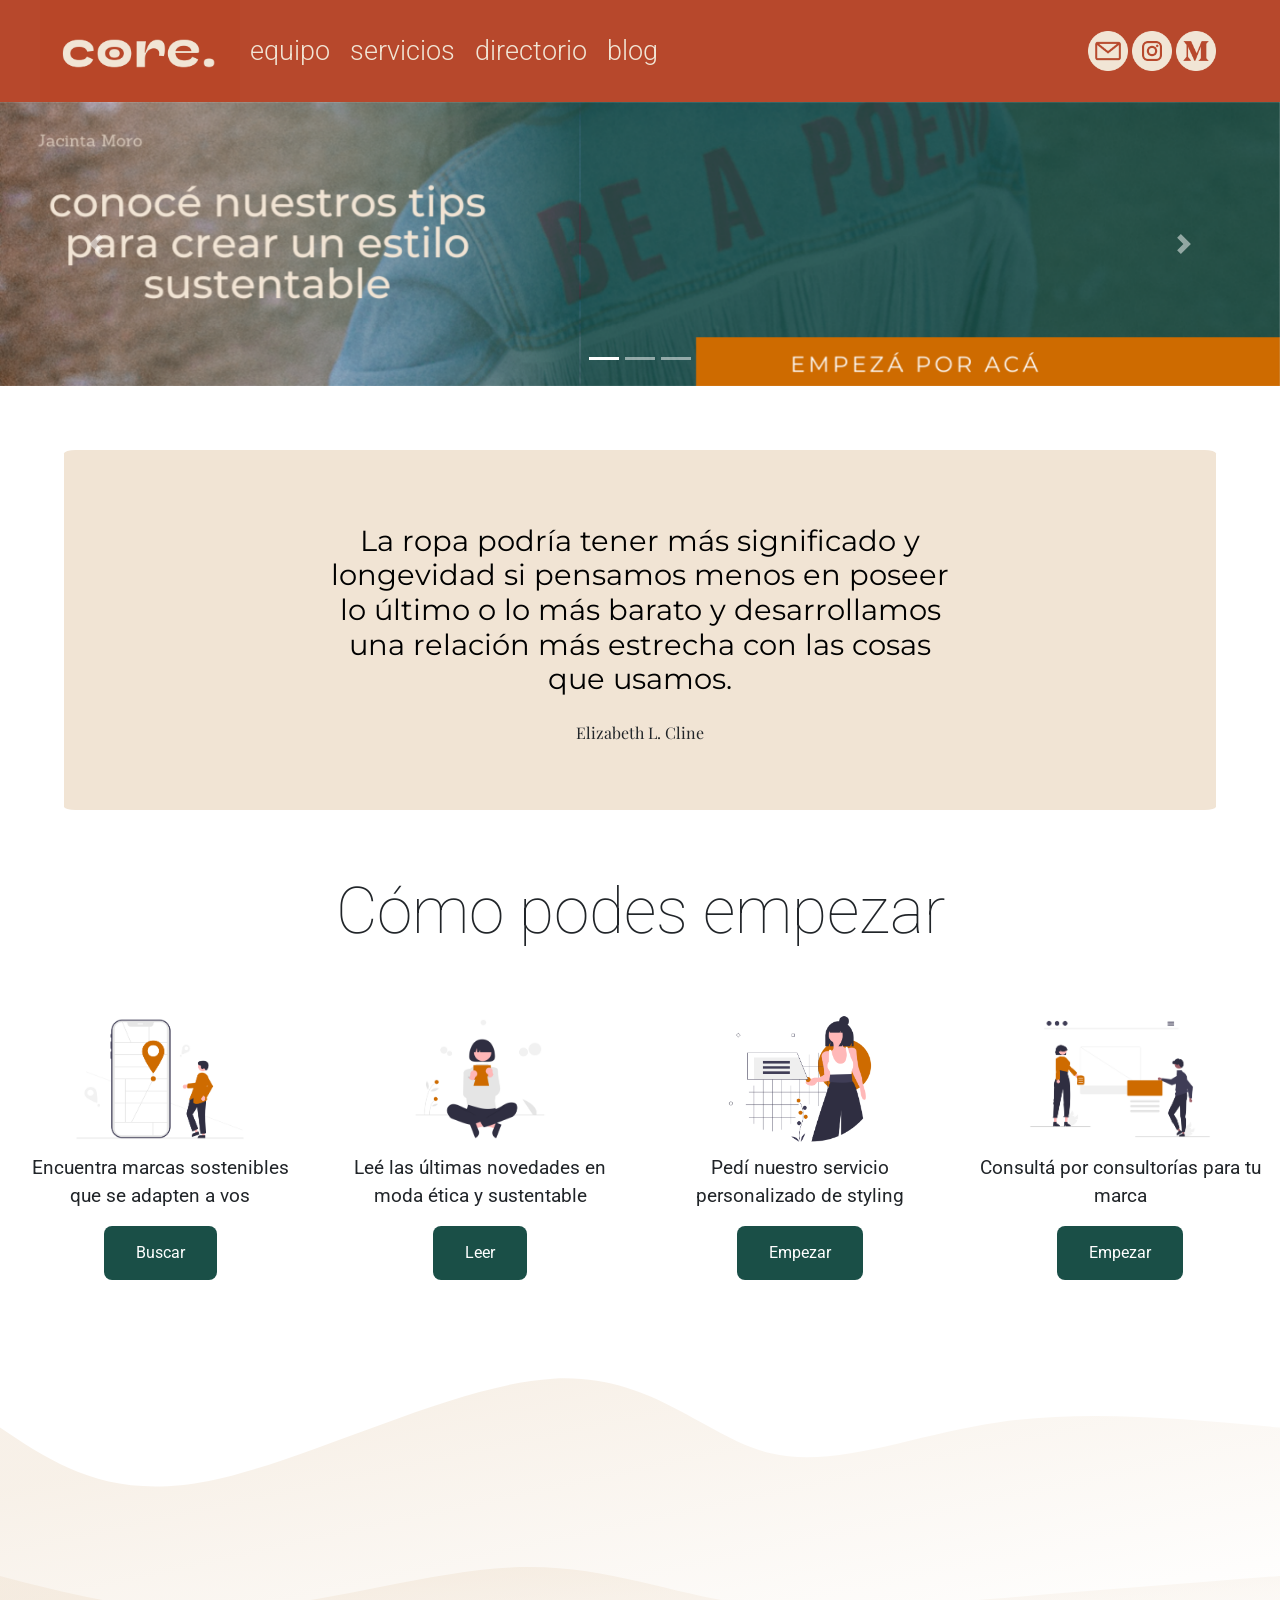
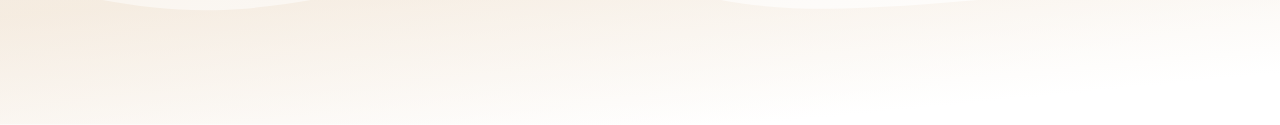
==== commit 9b925727: "Updated mobile carousel and updated directory page" ====
--- a/index.html
+++ b/index.html
@@ -16,7 +16,7 @@
     <!--End Bootstrap-->
 
     <link rel="preconnect" href="https://fonts.gstatic.com">
-    <link href="https://fonts.googleapis.com/css2?family=Playfair+Display:wght@100;300;400;600&family=Roboto:wght@100;300;400;700&display=swap" rel="stylesheet">
+    <link href="https://fonts.googleapis.com/css2?family=Montserrat:wght@100;400;500&family=Playfair+Display:wght@100;300;400;600&family=Roboto:wght@100;300;400;700&display=swap" rel="stylesheet">
     <link rel="stylesheet" href="https://cdnjs.cloudflare.com/ajax/libs/font-awesome/6.0.0-beta2/css/all.min.css" integrity="sha512-YWzhKL2whUzgiheMoBFwW8CKV4qpHQAEuvilg9FAn5VJUDwKZZxkJNuGM4XkWuk94WCrrwslk8yWNGmY1EduTA==" crossorigin="anonymous" referrerpolicy="no-referrer" />
     <link rel="stylesheet" href="css/style.css">
 </head>
@@ -28,7 +28,7 @@
         <nav class="navBar">
             <div class="menu">
                 <div class="mobileMenu">
-                    <a href="index.html"><img src="img/logo.png" class="logo" alt="Logo Sustentabilidad con Estilo">
+                    <a href="index.html"><img src="img/logo.png" class="logo" alt="Logo Core Alternativas">
                         <a href="javascript:void(0);" class="icon" onclick="myFunction()">
                             <i class="fa fa-bars fa-2x"></i>
                         </a>
@@ -36,14 +36,14 @@
                         <a href="equipo.html">equipo</a>
                         <a href="servicios.html">servicios</a>
                         <a href="directorio.html">directorio</a>
-                        <a href="https://medium.com/@sustentabilidadconestilo" target="blank">blog</a>  
+                        <a href="https://medium.com/@core.alternativas" target="blank">blog</a>  
                         <!-- <a href="contacto.html">CONTACTO</a> -->
                     </div>
                 </div>
                 <div id="socialLinks">
                     <a href="mailto:core.alternativas@gmail.com"><img src="img/email.png" alt="email"></a>
-                    <a href="https://www.instagram.com/sustentabilidadconestilo/" target="blank"><img src="img/instagram.png" alt="instagram"></a>
-                    <a href="https://medium.com/@sustentabilidadconestilo" target="blank"><img src="img/medium.png" alt="medium"></a>
+                    <a href="https://www.instagram.com/core.alternativas/" target="blank"><img src="img/instagram.png" alt="instagram"></a>
+                    <a href="https://medium.com/@core.alternativas" target="blank"><img src="img/medium.png" alt="medium"></a>
                 </div>
             </div>
       </nav>
@@ -54,7 +54,8 @@
   
 <!-- CAROUSEL START-->
 <div>
-  <div id="carouselExampleIndicators" class="carousel slide" data-ride="carousel">
+    <!--CAROUSEL DESKTOP-->
+  <div id="carouselExampleIndicators" class="carousel slide show-desktop" data-ride="carousel">
     <ol class="carousel-indicators">
       <li data-target="#carouselExampleIndicators" data-slide-to="0" class="active"></li>
       <li data-target="#carouselExampleIndicators" data-slide-to="1"></li>
@@ -79,6 +80,44 @@
       <div class="carousel-item">
         <a href="https://bit.ly/3IuWSXc" target="_blank">
             <img class="d-block w-100" src="img/carousel4.png" alt="Sustainable Fashion">
+        </a>
+      </div>
+    </div>
+    <a class="carousel-control-prev" href="#carouselExampleIndicators" role="button" data-slide="prev">
+      <span class="carousel-control-prev-icon" aria-hidden="true"></span>
+      <span class="sr-only">Previous</span>
+    </a>
+    <a class="carousel-control-next" href="#carouselExampleIndicators" role="button" data-slide="next">
+      <span class="carousel-control-next-icon" aria-hidden="true"></span>
+      <span class="sr-only">Next</span>
+    </a>
+  </div>
+  <!--CAROUSEL MOBILE-->
+  <div id="carouselExampleIndicators" class="carousel slide show-mobile" data-ride="carousel">
+    <ol class="carousel-indicators">
+      <li data-target="#carouselExampleIndicators" data-slide-to="0" class="active"></li>
+      <li data-target="#carouselExampleIndicators" data-slide-to="1"></li>
+      <li data-target="#carouselExampleIndicators" data-slide-to="2"></li>
+    </ol>
+    <div class="carousel-inner">
+      <div class="carousel-item active">
+        <a href="https://bit.ly/3GhWxoU" target="_blank">
+            <img class="d-block w-100" src="img/carouselMobile1.png" alt="Sustainable Fashion">
+        </a>
+      </div>
+      <div class="carousel-item">
+        <a href="https://bit.ly/338QMfa" target="_blank">
+            <img class="d-block w-100" src="img/carouselMobile2.png" alt="Sustainable Fashion">
+        </a>
+      </div>
+      <div class="carousel-item">
+        <a href="https://bit.ly/31GMomH" target="_blank">
+            <img class="d-block w-100" src="img/carouselMobile3.png" alt="Sustainable Fashion">
+        </a>
+      </div>
+      <div class="carousel-item">
+        <a href="https://bit.ly/3IuWSXc" target="_blank">
+            <img class="d-block w-100" src="img/carouselMobile4.png" alt="Sustainable Fashion">
         </a>
       </div>
     </div>
@@ -156,4 +195,4 @@
 <script src="index.js">
 </script>
 </body>
-</html>+</html>
--- a/css/style.css
+++ b/css/style.css
@@ -112,28 +112,42 @@
   justify-content: center;
   align-content: center; 
 }
+
 .card{
-    border-radius: 10%;
-    border: none;
+    display: flex;
+    flex-direction: row;
+    color: #F1E4D4;
+}
+.card-img-top{
+    width: 30%;
+}
+.card-title{
+    font-family: 'Montserrat', sans-serif;
 }
 .card-body{
-    height: 100%;
-    border-radius: 10%;
     display: flex;
     flex-direction: column;
-    text-align: center;
+    justify-content: space-between;
+}
+.card-text{
+    font-weight: 100;
+} 
+.categoryLogos{
+    display: flex;
     align-items: center;
-}
-.categoryLogos{
-    margin-top: auto;
-    align-self: end; 
+    padding-right: 2%;
+    justify-content: end;
+}
+.card-icon{
+    width: 151px;
+    padding: 7%;
 }
 
 .iconos-directorio {
   width: 3vw; }
 
 .iconosDirectorioCard {
-  width: 30px; }
+  width: 35px; }
 
 @media screen and (max-width: 320px) {
   .iconos-directorio {
@@ -144,20 +158,18 @@
     width: 10vw; } }
 
 .logosDirectorioCard {
-  width: 200px;
-  height:170px;
+  width: 40%;
+  height:100%;
   background-repeat: no-repeat;
   background-position: center;
-  background-color: white;
-  margin-bottom: 10px; 
-  border-radius: 25%;
+  background-size: cover;
 }
 
 .filterDiv{
     display: none;
 }
 .show{
-    display: block;
+    display: flex;
 }
 
 .styleThumbs {
@@ -249,10 +261,10 @@
 
 .quote-text {
   color: black;
-  font-family: 'Playfair Display', serif;
-  font-weight: 300;
+  font-family: 'Montserrat', sans-serif;
+  font-weight: 400;
   text-align: center;
-  font-size: 1.87em; }
+  font-size: 1.80em; }
 
 @media screen and (max-width: 600px) {
   .quote-text {
@@ -501,6 +513,10 @@
 #noResults.noresults{
     display:block;
 }
+.btn-green{
+    background-color: #1A4F47;
+    color: white;
+}
 
 /*.waves {
   background-image: url(/sustentabilidadconestilo/img/waves-svg.png);
@@ -514,7 +530,7 @@
   flex-wrap: wrap;
   margin: 4em;
   height: 40vh;
-  background-color: #dee9e9;
+  background-color: #F1E4D4;
   border-radius: 1%;
   padding: 15px 10%;
   align-content: center;
@@ -523,10 +539,6 @@
 
 .quote-center {
   width: 50vw; }
-
-.gray-gradient {
-  background-color: #f5f5f5;;
-}
 
 @media only screen and (max-width: 768px) {
   main{
@@ -550,4 +562,13 @@
         max-width: 30%;
         margin-bottom: 2%;
     }
-  }+    .show-mobile{
+        display:none;
+    }
+  }
+  /*If browser window is a mobile*/
+  @media only screen and (max-width: 767px) {
+    .show-desktop{
+        display: none;
+    }
+  }
